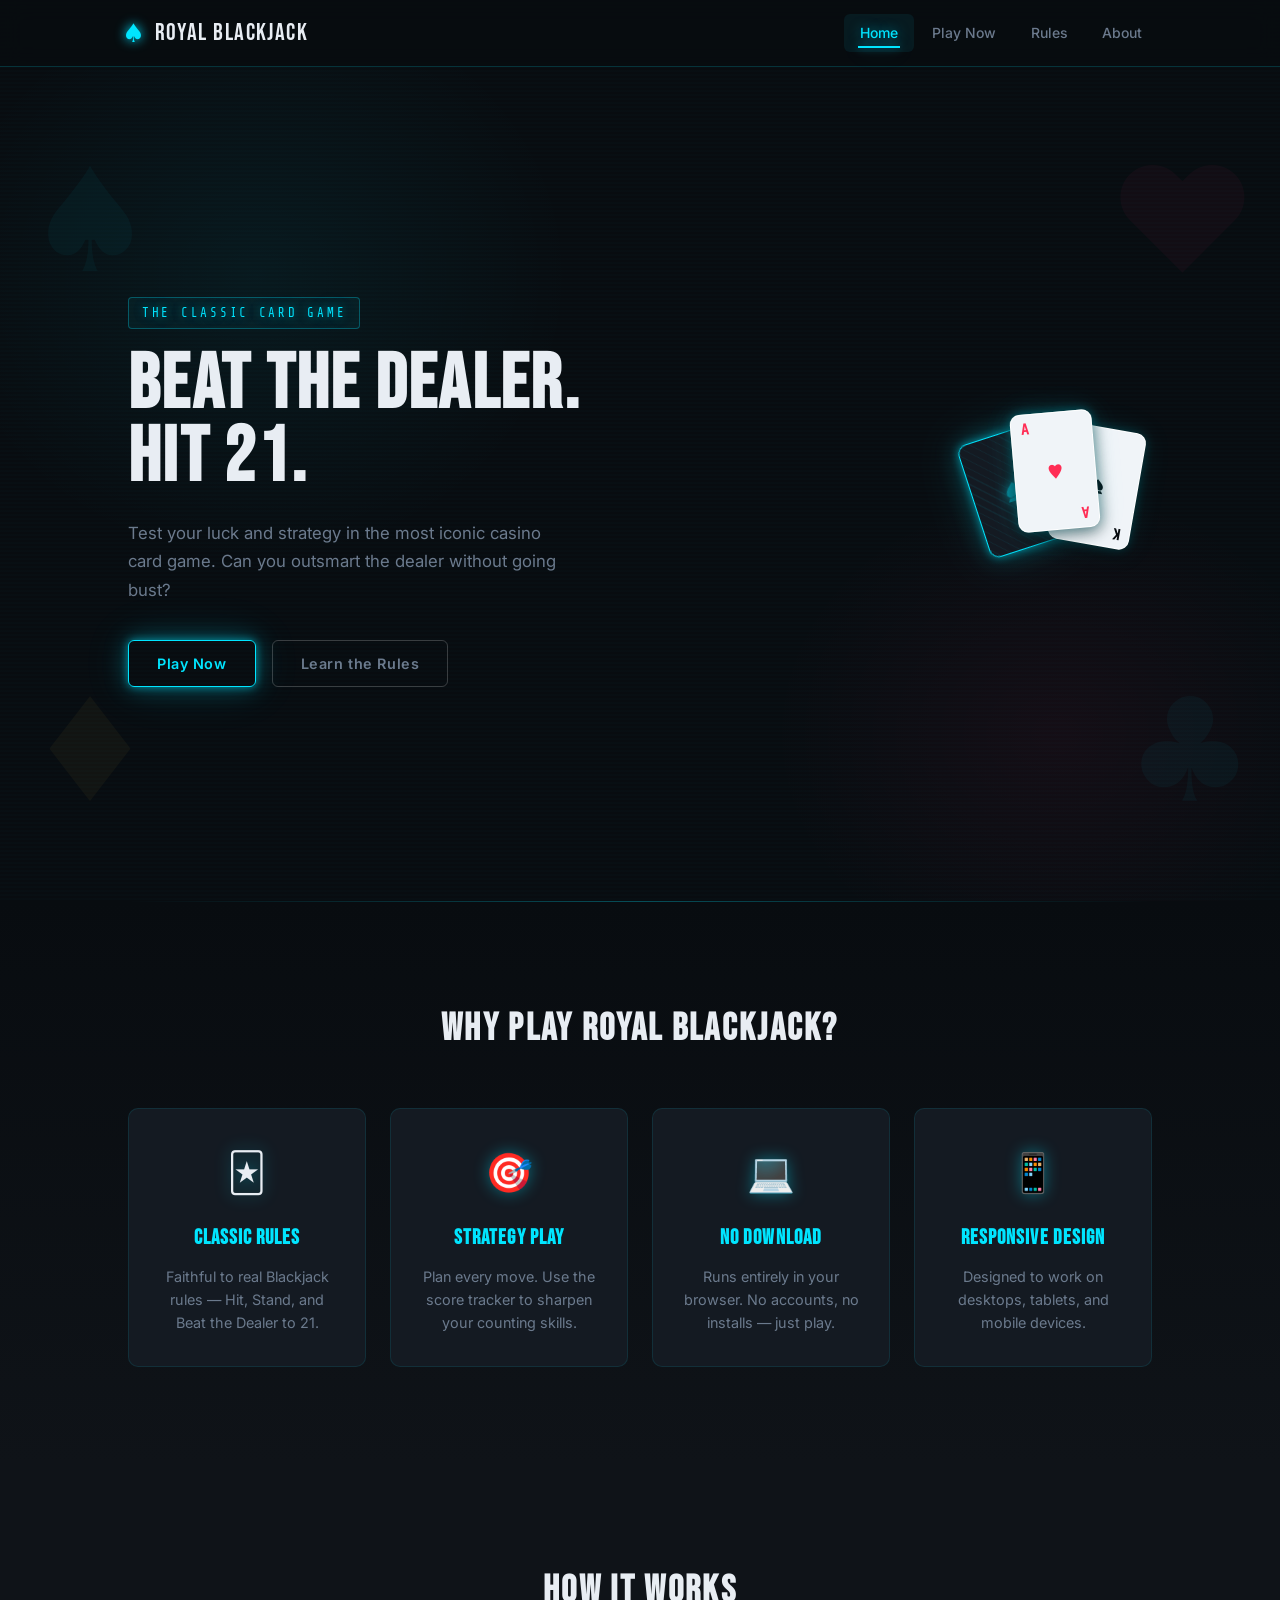
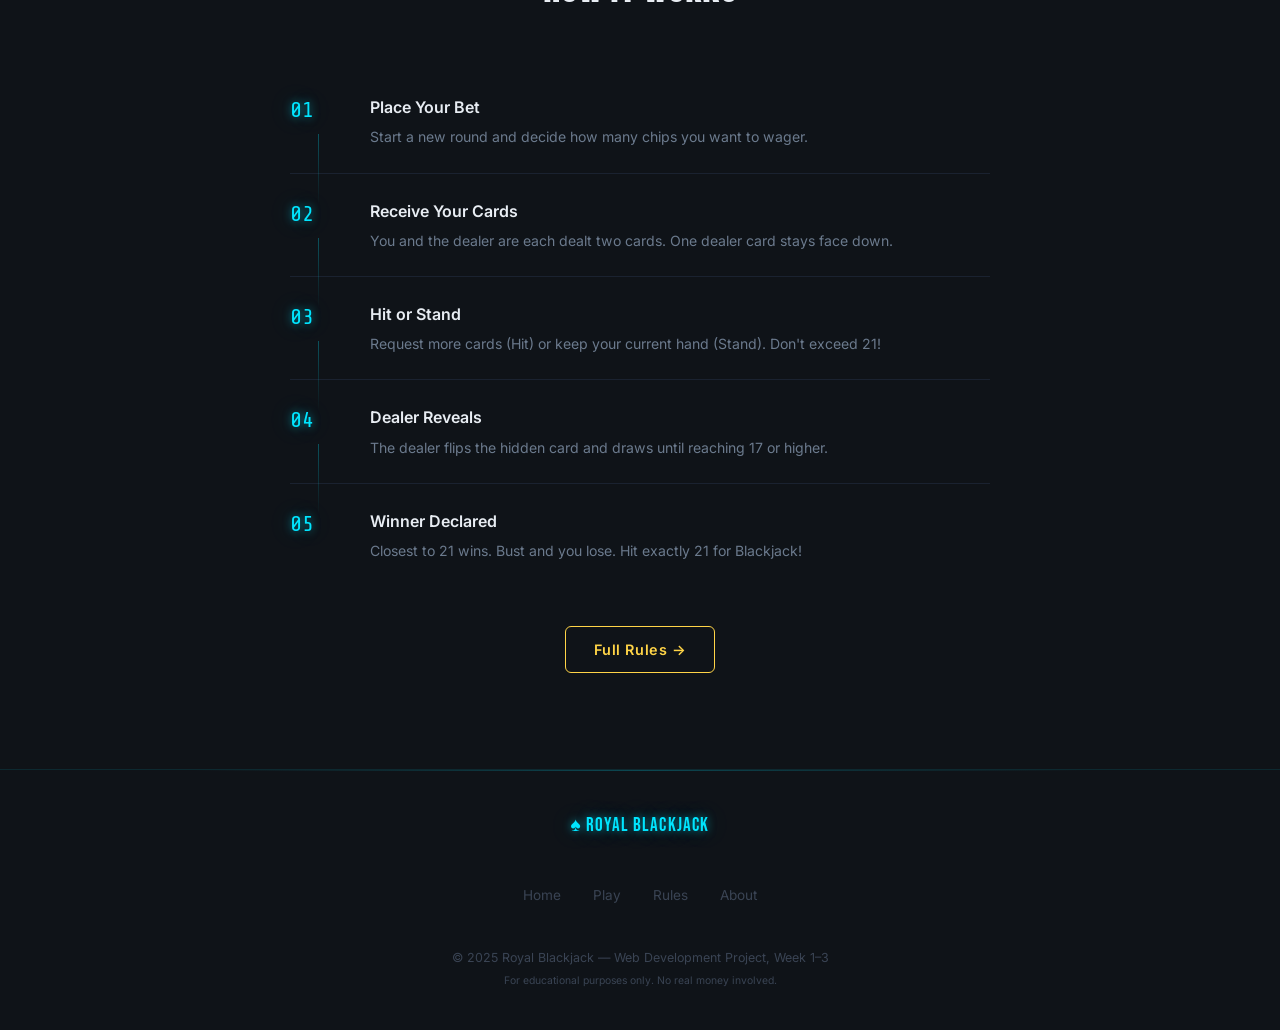
==== Blackjack_week5/index.html @ 0ce2f2cd "Add files via upload" ====
<!DOCTYPE html>
<html lang="en">
<head>
  <meta charset="UTF-8" />
  <meta name="viewport" content="width=device-width, initial-scale=1.0" />
  <meta name="description" content="Royal Blackjack – A classic 21 card game built as a web project." />
  <meta name="author" content="Student Project – Week 1-3" />
  <meta name="keywords" content="blackjack, 21, card game, HTML5, web project" />
  <title>Royal Blackjack | Home</title>
  <link rel="preconnect" href="https://fonts.googleapis.com" />
  <link rel="preconnect" href="https://fonts.gstatic.com" crossorigin />
  <link href="https://fonts.googleapis.com/css2?family=Bebas+Neue&family=Inter:wght@400;500;600;700&family=Share+Tech+Mono&display=swap" rel="stylesheet" />
  <link rel="stylesheet" href="css/style.css" />
</head>
<body>

  <!-- ===== HEADER / NAV ===== -->
  <header role="banner">
    <nav role="navigation" aria-label="Main Navigation">
      <div class="logo">
        <span class="logo-symbol">♠</span>
        <span class="logo-text">Royal Blackjack</span>
      </div>
      <!-- Hamburger button (Week 3: mobile nav) -->
      <button class="nav-toggle" aria-label="Toggle navigation" aria-expanded="false" aria-controls="nav-menu">
        <span class="hamburger-line"></span>
        <span class="hamburger-line"></span>
        <span class="hamburger-line"></span>
      </button>
      <ul class="nav-links" id="nav-menu">
        <li><a href="index.html" class="active" aria-current="page">Home</a></li>
        <li><a href="game.html">Play Now</a></li>
        <li><a href="rules.html">Rules</a></li>
        <li><a href="about.html">About</a></li>
      </ul>
    </nav>
  </header>

  <!-- ===== HERO SECTION ===== -->
  <main>
    <section class="hero" aria-labelledby="hero-title">
      <div class="hero-suit top-left" aria-hidden="true">♠</div>
      <div class="hero-suit top-right" aria-hidden="true">♥</div>
      <div class="hero-suit bottom-left" aria-hidden="true">♦</div>
      <div class="hero-suit bottom-right" aria-hidden="true">♣</div>

      <div class="hero-content">
        <p class="hero-eyebrow">The Classic Card Game</p>
        <h1 id="hero-title">Beat the Dealer.<br />Hit 21.</h1>
        <p class="hero-sub">Test your luck and strategy in the most iconic casino card game.
          Can you outsmart the dealer without going bust?</p>
        <div class="hero-cta">
          <a href="game.html" class="btn btn-primary">Play Now</a>
          <a href="rules.html" class="btn btn-secondary">Learn the Rules</a>
        </div>
      </div>

      <!-- Card preview with flip wrapper (Week 3) -->
      <div class="card-preview" aria-label="Sample playing cards">
        <div class="card-flip-wrapper" aria-hidden="true">
          <div class="card-inner">
            <div class="card card-back card-front"></div>
            <div class="card card-face red card-back-face">
              <span class="card-rank">A</span>
              <span class="card-suit">♥</span>
              <span class="card-rank bottom">A</span>
            </div>
          </div>
        </div>
        <div class="card card-face red" aria-label="Ace of Hearts">
          <span class="card-rank">A</span>
          <span class="card-suit">♥</span>
          <span class="card-rank bottom">A</span>
        </div>
        <div class="card card-face" aria-label="King of Spades">
          <span class="card-rank">K</span>
          <span class="card-suit">♠</span>
          <span class="card-rank bottom">K</span>
        </div>
      </div>
    </section>

    <!-- ===== FEATURES SECTION ===== -->
    <section class="features" aria-labelledby="features-title">
      <h2 id="features-title" class="section-title">Why Play Royal Blackjack?</h2>
      <div class="feature-grid">
        <article class="feature-card reveal">
          <div class="feature-icon" aria-hidden="true">🃏</div>
          <h3>Classic Rules</h3>
          <p>Faithful to real Blackjack rules — Hit, Stand, and Beat the Dealer to 21.</p>
        </article>
        <article class="feature-card reveal">
          <div class="feature-icon" aria-hidden="true">🎯</div>
          <h3>Strategy Play</h3>
          <p>Plan every move. Use the score tracker to sharpen your counting skills.</p>
        </article>
        <article class="feature-card reveal">
          <div class="feature-icon" aria-hidden="true">💻</div>
          <h3>No Download</h3>
          <p>Runs entirely in your browser. No accounts, no installs — just play.</p>
        </article>
        <article class="feature-card reveal">
          <div class="feature-icon" aria-hidden="true">📱</div>
          <h3>Responsive Design</h3>
          <p>Designed to work on desktops, tablets, and mobile devices.</p>
        </article>
      </div>
    </section>

    <!-- ===== HOW TO PLAY QUICK GUIDE ===== -->
    <section class="quick-guide" aria-labelledby="guide-title">
      <h2 id="guide-title" class="section-title">How It Works</h2>
      <ol class="steps">
        <li class="step reveal">
          <span class="step-number">01</span>
          <div>
            <h3>Place Your Bet</h3>
            <p>Start a new round and decide how many chips you want to wager.</p>
          </div>
        </li>
        <li class="step reveal">
          <span class="step-number">02</span>
          <div>
            <h3>Receive Your Cards</h3>
            <p>You and the dealer are each dealt two cards. One dealer card stays face down.</p>
          </div>
        </li>
        <li class="step reveal">
          <span class="step-number">03</span>
          <div>
            <h3>Hit or Stand</h3>
            <p>Request more cards (Hit) or keep your current hand (Stand). Don't exceed 21!</p>
          </div>
        </li>
        <li class="step reveal">
          <span class="step-number">04</span>
          <div>
            <h3>Dealer Reveals</h3>
            <p>The dealer flips the hidden card and draws until reaching 17 or higher.</p>
          </div>
        </li>
        <li class="step reveal">
          <span class="step-number">05</span>
          <div>
            <h3>Winner Declared</h3>
            <p>Closest to 21 wins. Bust and you lose. Hit exactly 21 for Blackjack!</p>
          </div>
        </li>
      </ol>
      <div class="guide-cta">
        <a href="rules.html" class="btn btn-outline">Full Rules →</a>
      </div>
    </section>
  </main>

  <!-- ===== FOOTER ===== -->
  <footer role="contentinfo">
    <div class="footer-inner">
      <p class="footer-logo"><span>♠</span> Royal Blackjack</p>
      <nav aria-label="Footer Navigation">
        <ul class="footer-links">
          <li><a href="index.html">Home</a></li>
          <li><a href="game.html">Play</a></li>
          <li><a href="rules.html">Rules</a></li>
          <li><a href="about.html">About</a></li>
        </ul>
      </nav>
      <p class="footer-copy">
        &copy; 2025 Royal Blackjack &mdash; Web Development Project, Week 1–3
        <br />
        <small>For educational purposes only. No real money involved.</small>
      </p>
    </div>
  </footer>

  <script src="js/main.js" defer></script>
</body>
</html>
---- Blackjack_week5/css/style.css ----
/* ============================================================
   Royal Blackjack — style.css
   Week 2: CSS3 Full Styling
   Theme: Modern Dark + Neon Glow
   Signature: Neon-lit playing cards with glow animations
   ============================================================ */

/* ── GOOGLE FONTS ── */
@import url('https://fonts.googleapis.com/css2?family=Bebas+Neue&family=Inter:wght@400;500;600;700&family=Share+Tech+Mono&display=swap');

/* ── CSS CUSTOM PROPERTIES ── */
:root {
  /* Palette */
  --bg-void:        #080c10;
  --bg-surface:     #0f1318;
  --bg-card:        #141a22;
  --bg-raised:      #1a2230;

  --neon-cyan:      #00e5ff;
  --neon-magenta:   #ff2d78;
  --neon-gold:      #ffd447;
  --neon-green:     #39ff6e;

  --card-white:     #f0f4f8;
  --heart-red:      #ff2d55;
  --club-black:     #c8d0db;

  --text-primary:   #e8edf3;
  --text-secondary: #6b7a8d;
  --text-dim:       #3a4454;

  /* Glows */
  --glow-cyan:      0 0 8px #00e5ff88, 0 0 24px #00e5ff44, 0 0 48px #00e5ff22;
  --glow-magenta:   0 0 8px #ff2d7888, 0 0 24px #ff2d7844, 0 0 48px #ff2d7822;
  --glow-gold:      0 0 8px #ffd44788, 0 0 20px #ffd44744;
  --glow-green:     0 0 8px #39ff6e88, 0 0 20px #39ff6e44;
  --glow-card:      0 0 12px #00e5ff33, 0 0 30px #00e5ff18;

  /* Typography */
  --font-display: 'Bebas Neue', sans-serif;
  --font-body:    'Inter', system-ui, sans-serif;
  --font-mono:    'Share Tech Mono', 'Courier New', monospace;

  /* Layout */
  --radius-sm:  6px;
  --radius-md:  10px;
  --radius-lg:  16px;
  --max-width:  1100px;

  /* Transitions */
  --t-fast:  0.15s ease;
  --t-mid:   0.3s ease;
  --t-slow:  0.6s ease;
}

/* ── RESET ── */
*, *::before, *::after { box-sizing: border-box; margin: 0; padding: 0; }
html { font-size: 16px; scroll-behavior: smooth; }

body {
  font-family: var(--font-body);
  background-color: var(--bg-void);
  color: var(--text-primary);
  line-height: 1.65;
  min-height: 100vh;
  display: flex;
  flex-direction: column;
  /* Subtle scanline texture for depth */
  background-image: repeating-linear-gradient(
    0deg,
    transparent,
    transparent 2px,
    rgba(0,229,255,0.012) 2px,
    rgba(0,229,255,0.012) 4px
  );
}

main { flex: 1; }
img  { max-width: 100%; display: block; }

a {
  color: var(--neon-cyan);
  text-decoration: none;
  transition: color var(--t-fast), text-shadow var(--t-fast);
}
a:hover { color: #fff; text-shadow: var(--glow-cyan); }
a:focus-visible {
  outline: 2px solid var(--neon-cyan);
  outline-offset: 3px;
  border-radius: 3px;
}

/* ── SCROLLBAR ── */
::-webkit-scrollbar { width: 6px; }
::-webkit-scrollbar-track { background: var(--bg-void); }
::-webkit-scrollbar-thumb {
  background: var(--neon-cyan);
  border-radius: 3px;
  box-shadow: var(--glow-cyan);
}

/* ════════════════════════════════════════
   HEADER & NAV
════════════════════════════════════════ */
header {
  background: rgba(8,12,16,0.92);
  backdrop-filter: blur(12px);
  -webkit-backdrop-filter: blur(12px);
  border-bottom: 1px solid rgba(0,229,255,0.18);
  position: sticky; top: 0; z-index: 200;
}

nav {
  max-width: var(--max-width);
  margin: 0 auto;
  padding: 0 2rem;
  height: 66px;
  display: flex;
  align-items: center;
  justify-content: space-between;
}

/* Logo */
.logo {
  display: flex;
  align-items: center;
  gap: 0.6rem;
  text-decoration: none !important;
  text-shadow: none !important;
}
.logo-symbol {
  font-size: 1.6rem;
  color: var(--neon-cyan);
  filter: drop-shadow(0 0 6px var(--neon-cyan));
  animation: pulse-symbol 3s ease-in-out infinite;
}
@keyframes pulse-symbol {
  0%, 100% { filter: drop-shadow(0 0 6px var(--neon-cyan)); }
  50%       { filter: drop-shadow(0 0 14px var(--neon-cyan)) drop-shadow(0 0 28px var(--neon-cyan)); }
}
.logo-text {
  font-family: var(--font-display);
  font-size: 1.5rem;
  letter-spacing: 0.06em;
  color: var(--text-primary);
}

/* Nav links */
.nav-links {
  list-style: none;
  display: flex;
  gap: 0.15rem;
}
.nav-links a {
  display: block;
  padding: 0.45rem 1rem;
  border-radius: var(--radius-sm);
  font-size: 0.875rem;
  font-weight: 500;
  color: var(--text-secondary);
  text-shadow: none;
  transition: color var(--t-fast), background var(--t-fast), text-shadow var(--t-fast);
  position: relative;
}
.nav-links a::after {
  content: '';
  position: absolute;
  bottom: 4px; left: 50%;
  transform: translateX(-50%) scaleX(0);
  width: 60%; height: 1.5px;
  background: var(--neon-cyan);
  box-shadow: var(--glow-cyan);
  transition: transform var(--t-mid);
}
.nav-links a:hover,
.nav-links a.active {
  color: var(--neon-cyan);
  background: rgba(0,229,255,0.07);
  text-shadow: 0 0 12px rgba(0,229,255,0.5);
}
.nav-links a:hover::after,
.nav-links a.active::after { transform: translateX(-50%) scaleX(1); }

/* ════════════════════════════════════════
   BUTTONS
════════════════════════════════════════ */
.btn {
  display: inline-flex;
  align-items: center;
  justify-content: center;
  gap: 0.4rem;
  padding: 0.65rem 1.75rem;
  border-radius: var(--radius-sm);
  font-family: var(--font-body);
  font-size: 0.9rem;
  font-weight: 600;
  letter-spacing: 0.04em;
  cursor: pointer;
  border: 1.5px solid transparent;
  transition: all var(--t-fast);
  text-decoration: none !important;
  white-space: nowrap;
  position: relative;
  overflow: hidden;
}

/* Shimmer effect on hover */
.btn::before {
  content: '';
  position: absolute;
  top: 0; left: -100%;
  width: 60%; height: 100%;
  background: linear-gradient(90deg, transparent, rgba(255,255,255,0.08), transparent);
  transition: left var(--t-mid);
}
.btn:hover::before { left: 150%; }

.btn-primary {
  background: transparent;
  border-color: var(--neon-cyan);
  color: var(--neon-cyan);
  box-shadow: inset 0 0 0 0 var(--neon-cyan), var(--glow-cyan);
}
.btn-primary:hover {
  background: var(--neon-cyan);
  color: var(--bg-void);
  box-shadow: var(--glow-cyan), 0 0 30px #00e5ff66;
  text-shadow: none;
}

.btn-secondary {
  background: transparent;
  border-color: rgba(255,255,255,0.2);
  color: var(--text-secondary);
}
.btn-secondary:hover {
  border-color: var(--text-primary);
  color: var(--text-primary);
}

.btn-outline {
  background: transparent;
  border-color: var(--neon-gold);
  color: var(--neon-gold);
}
.btn-outline:hover {
  background: rgba(255,212,71,0.1);
  box-shadow: var(--glow-gold);
  color: var(--neon-gold);
  text-shadow: var(--glow-gold);
}

/* Chip buttons (bet amounts) */
.btn-chip {
  padding: 0.4rem 1.1rem;
  border-radius: 50px;
  background: rgba(0,229,255,0.06);
  border-color: rgba(0,229,255,0.3);
  color: var(--neon-cyan);
  font-size: 0.82rem;
  font-family: var(--font-mono);
}
.btn-chip:hover {
  background: rgba(0,229,255,0.15);
  border-color: var(--neon-cyan);
  box-shadow: var(--glow-cyan);
}
.btn-chip.clear {
  border-color: rgba(255,45,120,0.4);
  color: var(--neon-magenta);
  background: rgba(255,45,120,0.06);
}
.btn-chip.clear:hover {
  background: rgba(255,45,120,0.15);
  box-shadow: var(--glow-magenta);
}

/* Game action buttons */
.btn-deal {
  background: var(--neon-cyan);
  color: var(--bg-void);
  border-color: var(--neon-cyan);
  font-size: 0.95rem;
  padding: 0.7rem 2.2rem;
  font-weight: 700;
  letter-spacing: 0.08em;
  box-shadow: var(--glow-cyan);
}
.btn-deal:hover { box-shadow: var(--glow-cyan), 0 0 40px #00e5ff55; transform: translateY(-1px); }

.btn-hit {
  background: transparent;
  border-color: var(--neon-green);
  color: var(--neon-green);
}
.btn-hit:hover {
  background: rgba(57,255,110,0.12);
  box-shadow: var(--glow-green);
}

.btn-stand {
  background: transparent;
  border-color: var(--neon-magenta);
  color: var(--neon-magenta);
}
.btn-stand:hover {
  background: rgba(255,45,120,0.12);
  box-shadow: var(--glow-magenta);
}

.btn-double {
  background: transparent;
  border-color: var(--neon-gold);
  color: var(--neon-gold);
}
.btn-double:hover {
  background: rgba(255,212,71,0.1);
  box-shadow: var(--glow-gold);
}

button:disabled {
  opacity: 0.25;
  cursor: not-allowed;
  filter: none;
  transform: none !important;
  box-shadow: none !important;
}
button:disabled::before { display: none; }

/* ════════════════════════════════════════
   PLAYING CARDS  ← Signature element
════════════════════════════════════════ */
.card {
  width: 82px;
  height: 118px;
  border-radius: 10px;
  display: inline-flex;
  flex-direction: column;
  justify-content: space-between;
  padding: 7px 9px;
  font-family: var(--font-mono);
  font-weight: 700;
  font-size: 1.05rem;
  position: relative;
  flex-shrink: 0;
  transition: transform var(--t-mid), box-shadow var(--t-mid);
}

/* Face cards: crisp ivory with neon glow border */
.card-face {
  background: var(--card-white);
  color: var(--bg-void);
  border: 1.5px solid rgba(255,255,255,0.9);
  box-shadow: var(--glow-card), 0 4px 16px rgba(0,0,0,0.6);
}
.card-face:hover {
  transform: translateY(-4px) scale(1.04);
  box-shadow: 0 0 16px #00e5ff66, 0 0 40px #00e5ff33, 0 8px 24px rgba(0,0,0,0.7);
}

/* Red suits */
.card-face.red { color: var(--heart-red); }

/* Card back: dark with animated neon diagonal lines */
.card-back {
  background: var(--bg-card);
  border: 1.5px solid var(--neon-cyan);
  box-shadow: var(--glow-cyan), 0 4px 16px rgba(0,0,0,0.6);
  overflow: hidden;
}
.card-back::before {
  content: '';
  position: absolute;
  inset: 0;
  background: repeating-linear-gradient(
    45deg,
    transparent,
    transparent 6px,
    rgba(0,229,255,0.07) 6px,
    rgba(0,229,255,0.07) 7px
  );
}
.card-back::after {
  content: '♠';
  position: absolute;
  top: 50%; left: 50%;
  transform: translate(-50%,-50%);
  font-size: 2rem;
  color: var(--neon-cyan);
  filter: drop-shadow(0 0 6px var(--neon-cyan));
  opacity: 0.6;
}

/* Card flip animation (for JS use in week 4-5) */
.card-flip-wrapper {
  perspective: 800px;
  width: 82px;
  height: 118px;
}
.card-inner {
  position: relative;
  width: 100%; height: 100%;
  transform-style: preserve-3d;
  transition: transform 0.55s cubic-bezier(0.4,0,0.2,1);
}
.card-flip-wrapper.flipped .card-inner { transform: rotateY(180deg); }
.card-front, .card-back-face {
  position: absolute;
  width: 100%; height: 100%;
  backface-visibility: hidden;
  -webkit-backface-visibility: hidden;
}
.card-back-face { transform: rotateY(180deg); }

.card-rank        { font-size: 0.95rem; line-height: 1; }
.card-rank.bottom { align-self: flex-end; transform: rotate(180deg); }
.card-suit        {
  position: absolute;
  top: 50%; left: 50%;
  transform: translate(-50%,-50%);
  font-size: 1.5rem;
  line-height: 1;
}
.card.mini {
  width: 58px; height: 83px;
  padding: 5px 6px; font-size: 0.82rem; border-radius: 7px;
}
.card.mini .card-suit { font-size: 1.1rem; }

/* ════════════════════════════════════════
   HERO  (index.html)
════════════════════════════════════════ */
.hero {
  position: relative;
  overflow: hidden;
  min-height: calc(100vh - 66px);
  display: flex;
  align-items: center;
  justify-content: space-between;
  gap: 3rem;
  padding: 5rem 10% 4rem;
}

/* Ambient background glow */
.hero::before {
  content: '';
  position: absolute;
  top: -10%; left: -5%;
  width: 50%; height: 70%;
  background: radial-gradient(ellipse, rgba(0,229,255,0.06) 0%, transparent 70%);
  pointer-events: none;
}
.hero::after {
  content: '';
  position: absolute;
  bottom: -10%; right: -5%;
  width: 45%; height: 60%;
  background: radial-gradient(ellipse, rgba(255,45,120,0.05) 0%, transparent 70%);
  pointer-events: none;
}

/* Big suit watermarks */
.hero-suit {
  position: absolute;
  font-size: 9rem;
  opacity: 0.04;
  color: var(--neon-cyan);
  pointer-events: none;
  user-select: none;
  animation: drift 8s ease-in-out infinite;
}
.hero-suit.top-left    { top: 4%;    left: 2%;   animation-delay: 0s; }
.hero-suit.top-right   { top: 4%;    right: 2%;  animation-delay: 2s; color: var(--neon-magenta); }
.hero-suit.bottom-left { bottom: 4%; left: 2%;   animation-delay: 4s; color: var(--neon-gold); }
.hero-suit.bottom-right{ bottom: 4%; right: 2%;  animation-delay: 6s; }
@keyframes drift {
  0%, 100% { transform: translateY(0) rotate(0deg); }
  50%       { transform: translateY(-14px) rotate(3deg); }
}

/* Hero text */
.hero-content { max-width: 580px; position: relative; z-index: 1; }

.hero-eyebrow {
  display: inline-block;
  font-family: var(--font-mono);
  font-size: 0.78rem;
  letter-spacing: 0.22em;
  text-transform: uppercase;
  color: var(--neon-cyan);
  text-shadow: var(--glow-cyan);
  margin-bottom: 1.2rem;
  padding: 0.3rem 0.8rem;
  border: 1px solid rgba(0,229,255,0.3);
  border-radius: 4px;
  background: rgba(0,229,255,0.05);
}

.hero h1 {
  font-family: var(--font-display);
  font-size: clamp(3rem, 6vw, 5.5rem);
  line-height: 0.95;
  letter-spacing: 0.03em;
  color: var(--text-primary);
  margin-bottom: 1.5rem;
}
/* Neon underline on last word */
.hero h1 em {
  font-style: normal;
  color: var(--neon-cyan);
  text-shadow: var(--glow-cyan);
}

.hero-sub {
  color: var(--text-secondary);
  font-size: 1.05rem;
  line-height: 1.7;
  margin-bottom: 2.25rem;
  max-width: 440px;
}

.hero-cta { display: flex; gap: 1rem; flex-wrap: wrap; }

/* Card stack */
.card-preview {
  position: relative;
  flex-shrink: 0;
  width: 180px;
  height: 160px;
  z-index: 1;
}
.card-preview .card:nth-child(1) {
  position: absolute; top: 20px; left: 0;
  transform: rotate(-18deg);
  z-index: 1;
}
.card-preview .card:nth-child(2) {
  position: absolute; top: 0; left: 42px;
  transform: rotate(-5deg);
  z-index: 3;
}
.card-preview .card:nth-child(3) {
  position: absolute; top: 15px; left: 84px;
  transform: rotate(10deg);
  z-index: 2;
}

/* ════════════════════════════════════════
   FEATURES SECTION
════════════════════════════════════════ */
.features {
  padding: 6rem 10%;
  background: linear-gradient(180deg, var(--bg-void) 0%, var(--bg-surface) 100%);
  position: relative;
}
.features::before {
  content: '';
  position: absolute;
  top: 0; left: 10%; right: 10%;
  height: 1px;
  background: linear-gradient(90deg, transparent, var(--neon-cyan), transparent);
  opacity: 0.3;
}

.section-title {
  font-family: var(--font-display);
  font-size: 2.4rem;
  letter-spacing: 0.06em;
  color: var(--text-primary);
  text-align: center;
  margin-bottom: 3rem;
}
.section-title span {
  color: var(--neon-cyan);
  text-shadow: var(--glow-cyan);
}

.feature-grid {
  display: grid;
  grid-template-columns: repeat(auto-fit, minmax(230px, 1fr));
  gap: 1.5rem;
  max-width: var(--max-width);
  margin: 0 auto;
}

.feature-card {
  background: var(--bg-card);
  border: 1px solid rgba(0,229,255,0.1);
  border-radius: var(--radius-md);
  padding: 2rem 1.75rem;
  text-align: center;
  transition: transform var(--t-mid), border-color var(--t-mid), box-shadow var(--t-mid);
  position: relative;
  overflow: hidden;
}
.feature-card::before {
  content: '';
  position: absolute;
  top: 0; left: 0; right: 0;
  height: 2px;
  background: linear-gradient(90deg, transparent, var(--neon-cyan), transparent);
  transform: scaleX(0);
  transition: transform var(--t-mid);
}
.feature-card:hover {
  transform: translateY(-5px);
  border-color: rgba(0,229,255,0.35);
  box-shadow: 0 8px 32px rgba(0,229,255,0.08);
}
.feature-card:hover::before { transform: scaleX(1); }

.feature-icon {
  font-size: 2.4rem;
  margin-bottom: 1rem;
  display: block;
  filter: drop-shadow(0 0 8px rgba(0,229,255,0.4));
}
.feature-card h3 {
  font-family: var(--font-display);
  font-size: 1.3rem;
  letter-spacing: 0.05em;
  color: var(--neon-cyan);
  margin-bottom: 0.6rem;
}
.feature-card p { color: var(--text-secondary); font-size: 0.9rem; line-height: 1.6; }

/* ════════════════════════════════════════
   HOW IT WORKS (Steps)
════════════════════════════════════════ */
.quick-guide {
  padding: 6rem 10%;
  background: var(--bg-surface);
}

.steps {
  list-style: none;
  max-width: 700px;
  margin: 0 auto;
  display: flex;
  flex-direction: column;
  gap: 0;
}
.step {
  display: flex;
  align-items: flex-start;
  gap: 1.5rem;
  padding: 1.5rem 0;
  border-bottom: 1px solid var(--bg-raised);
  position: relative;
}
.step:last-child { border-bottom: none; }

/* Vertical connector line */
.step::before {
  content: '';
  position: absolute;
  left: 28px; top: 4rem;
  width: 1px;
  height: calc(100% - 2rem);
  background: linear-gradient(180deg, rgba(0,229,255,0.3), transparent);
}
.step:last-child::before { display: none; }

.step-number {
  font-family: var(--font-mono);
  font-size: 1.4rem;
  color: var(--neon-cyan);
  text-shadow: var(--glow-cyan);
  min-width: 56px;
  line-height: 1.4;
  flex-shrink: 0;
}
.step h3 { color: var(--text-primary); font-size: 1rem; font-weight: 600; margin-bottom: 0.3rem; }
.step p  { color: var(--text-secondary); font-size: 0.88rem; }

.guide-cta { text-align: center; margin-top: 2.5rem; }

/* ════════════════════════════════════════
   GAME PAGE
════════════════════════════════════════ */
.game-page {
  background: var(--bg-void);
  background-image:
    radial-gradient(ellipse 60% 40% at 50% 30%, rgba(0,229,255,0.04) 0%, transparent 70%),
    repeating-linear-gradient(
      0deg, transparent, transparent 2px,
      rgba(0,229,255,0.01) 2px, rgba(0,229,255,0.01) 4px
    );
}

.game-table {
  max-width: 860px;
  margin: 0 auto;
  padding: 2rem 1.5rem 3rem;
  display: flex;
  flex-direction: column;
  align-items: center;
  gap: 1.5rem;
  min-height: calc(100vh - 66px);
  justify-content: center;
}

/* Status bar */
.status-bar {
  display: flex;
  gap: 0.75rem;
  flex-wrap: wrap;
  justify-content: center;
  width: 100%;
}
.stat-chip {
  display: flex;
  align-items: center;
  gap: 0.6rem;
  padding: 0.5rem 1.25rem;
  background: var(--bg-card);
  border: 1px solid rgba(255,255,255,0.07);
  border-radius: 50px;
}
.stat-chip.highlight {
  border-color: rgba(0,229,255,0.4);
  background: rgba(0,229,255,0.06);
  box-shadow: var(--glow-cyan);
}
.stat-label {
  font-family: var(--font-mono);
  font-size: 0.7rem;
  text-transform: uppercase;
  letter-spacing: 0.1em;
  color: var(--text-dim);
}
.stat-value {
  font-family: var(--font-mono);
  font-size: 1rem;
  color: var(--text-primary);
}
.stat-chip.highlight .stat-value { color: var(--neon-cyan); text-shadow: var(--glow-cyan); }

/* Player / dealer zones */
.player-zone {
  width: 100%;
  padding: 1.75rem 2rem;
  border-radius: var(--radius-lg);
  background: var(--bg-card);
  border: 1px solid rgba(255,255,255,0.06);
  display: flex;
  flex-direction: column;
  align-items: center;
  gap: 0.75rem;
  position: relative;
  overflow: hidden;
}
.dealer-zone {
  border-color: rgba(0,229,255,0.15);
}
.dealer-zone::before {
  content: '';
  position: absolute;
  top: 0; left: 0; right: 0;
  height: 2px;
  background: linear-gradient(90deg, transparent, var(--neon-cyan), transparent);
  opacity: 0.5;
}
.player-zone-main {
  border-color: rgba(255,45,120,0.15);
}
.player-zone-main::before {
  content: '';
  position: absolute;
  bottom: 0; left: 0; right: 0;
  height: 2px;
  background: linear-gradient(90deg, transparent, var(--neon-magenta), transparent);
  opacity: 0.5;
}

.zone-label {
  font-family: var(--font-mono);
  font-size: 0.72rem;
  letter-spacing: 0.18em;
  text-transform: uppercase;
  color: var(--text-dim);
}

.card-row {
  display: flex;
  gap: 0.85rem;
  justify-content: center;
  flex-wrap: wrap;
  min-height: 118px;
  align-items: center;
}

.score-badge {
  font-family: var(--font-mono);
  font-size: 0.9rem;
  font-weight: 700;
  padding: 0.2rem 0.9rem;
  border-radius: 50px;
  background: var(--bg-raised);
  border: 1px solid rgba(0,229,255,0.4);
  color: var(--neon-cyan);
  text-shadow: var(--glow-cyan);
  letter-spacing: 0.05em;
}

/* Result banner */
.result-banner {
  padding: 0.75rem 2.5rem;
  border-radius: var(--radius-md);
  font-family: var(--font-display);
  font-size: 2.2rem;
  letter-spacing: 0.1em;
  color: var(--neon-gold);
  text-shadow: var(--glow-gold);
  border: 1.5px solid rgba(255,212,71,0.4);
  background: rgba(255,212,71,0.05);
  box-shadow: var(--glow-gold);
  animation: banner-pulse 1.5s ease-in-out infinite;
}
.result-banner[hidden] { display: none; }
@keyframes banner-pulse {
  0%, 100% { box-shadow: var(--glow-gold); }
  50%       { box-shadow: 0 0 20px #ffd44799, 0 0 50px #ffd44755; }
}

/* Action area */
.action-area {
  width: 100%;
  display: flex;
  flex-direction: column;
  align-items: center;
  gap: 0.85rem;
  padding: 1rem 0;
}
.bet-controls  { display: flex; gap: 0.5rem; flex-wrap: wrap; justify-content: center; }
.game-buttons  { display: flex; gap: 0.75rem; flex-wrap: wrap; justify-content: center; }

/* ════════════════════════════════════════
   HISTORY TABLE
════════════════════════════════════════ */
.history-section {
  width: 100%;
  max-width: 860px;
  margin: 0 auto 3rem;
  padding: 0 1.5rem;
}
.history-section h2 {
  font-family: var(--font-display);
  font-size: 1.5rem;
  letter-spacing: 0.06em;
  color: var(--neon-cyan);
  text-shadow: var(--glow-cyan);
  margin-bottom: 1rem;
}

/* ════════════════════════════════════════
   TABLES (shared)
════════════════════════════════════════ */
table {
  width: 100%;
  border-collapse: collapse;
  font-size: 0.88rem;
  background: var(--bg-card);
  border-radius: var(--radius-md);
  overflow: hidden;
  border: 1px solid rgba(255,255,255,0.05);
}
thead tr {
  background: rgba(0,229,255,0.07);
  border-bottom: 1px solid rgba(0,229,255,0.2);
}
th {
  padding: 0.85rem 1.1rem;
  text-align: left;
  font-family: var(--font-mono);
  font-size: 0.72rem;
  letter-spacing: 0.12em;
  text-transform: uppercase;
  color: var(--neon-cyan);
  font-weight: 400;
}
td {
  padding: 0.8rem 1.1rem;
  color: var(--text-secondary);
  border-bottom: 1px solid rgba(255,255,255,0.04);
}
tr:last-child td { border-bottom: none; }
tbody tr:hover td { background: rgba(255,255,255,0.02); color: var(--text-primary); }
.highlight-row td { background: rgba(0,229,255,0.03); }
.current-week td  { background: rgba(57,255,110,0.03); }

/* ════════════════════════════════════════
   BADGES
════════════════════════════════════════ */
.badge {
  display: inline-block;
  padding: 0.2rem 0.65rem;
  border-radius: 4px;
  font-family: var(--font-mono);
  font-size: 0.74rem;
  letter-spacing: 0.05em;
  font-weight: 400;
}
.badge.win     { background: rgba(57,255,110,0.12); color: var(--neon-green); border: 1px solid rgba(57,255,110,0.3); }
.badge.bust    { background: rgba(255,45,120,0.12); color: var(--neon-magenta); border: 1px solid rgba(255,45,120,0.3); }
.badge.pending { background: rgba(0,229,255,0.08); color: var(--neon-cyan); border: 1px solid rgba(0,229,255,0.25); }
.positive { color: var(--neon-green); font-family: var(--font-mono); }
.negative { color: var(--neon-magenta); font-family: var(--font-mono); }

/* ════════════════════════════════════════
   PAGE HERO (rules / about)
════════════════════════════════════════ */
.page-hero {
  text-align: center;
  padding: 4rem 2rem 3rem;
  border-bottom: 1px solid rgba(0,229,255,0.1);
  margin-bottom: 3rem;
  position: relative;
}
.page-hero::after {
  content: '';
  position: absolute;
  bottom: -1px; left: 25%; right: 25%;
  height: 1px;
  background: linear-gradient(90deg, transparent, var(--neon-cyan), transparent);
}
.page-hero h1 {
  font-family: var(--font-display);
  font-size: clamp(2.2rem, 4vw, 3.5rem);
  letter-spacing: 0.06em;
  color: var(--text-primary);
  margin-bottom: 0.75rem;
}
.page-hero-sub { color: var(--text-secondary); }

/* ════════════════════════════════════════
   RULES PAGE
════════════════════════════════════════ */
.rules-main, .about-main {
  max-width: 900px;
  margin: 0 auto;
  padding: 0 2rem 4rem;
}

.rules-section, .doc-section { margin-bottom: 3.5rem; }

.rules-section h2, .doc-section h2 {
  font-family: var(--font-display);
  font-size: 1.8rem;
  letter-spacing: 0.06em;
  color: var(--text-primary);
  margin-bottom: 1.25rem;
  padding-bottom: 0.6rem;
  border-bottom: 1px solid rgba(0,229,255,0.15);
  position: relative;
}
.rules-section h2::after, .doc-section h2::after {
  content: '';
  position: absolute;
  bottom: -1px; left: 0;
  width: 60px; height: 1px;
  background: var(--neon-cyan);
  box-shadow: var(--glow-cyan);
}

.rules-section h3, .doc-section h3 {
  font-size: 0.85rem;
  font-family: var(--font-mono);
  text-transform: uppercase;
  letter-spacing: 0.12em;
  color: var(--neon-cyan);
  margin: 1.5rem 0 0.6rem;
  opacity: 0.8;
}

.rules-section p, .rules-section li, .rules-section dd,
.doc-section p,   .doc-section li,   .doc-section dd {
  color: var(--text-secondary);
  margin-bottom: 0.6rem;
  line-height: 1.7;
}
.rules-section ul, .rules-section ol,
.doc-section ul,   .doc-section ol { padding-left: 1.5rem; }

.rules-section strong, .doc-section strong { color: var(--text-primary); font-weight: 600; }
.rules-section em { color: var(--neon-cyan); font-style: normal; }

blockquote {
  margin: 1.75rem 0;
  padding: 1.25rem 1.75rem;
  border-left: 2px solid var(--neon-cyan);
  background: rgba(0,229,255,0.04);
  border-radius: 0 var(--radius-md) var(--radius-md) 0;
  box-shadow: inset 0 0 30px rgba(0,229,255,0.03);
}
blockquote p { color: var(--text-primary); font-style: italic; margin: 0 0 0.4rem; }
blockquote footer { font-family: var(--font-mono); font-size: 0.78rem; color: var(--text-dim); }

/* Card legend */
.card-legend {
  display: flex;
  gap: 2rem;
  flex-wrap: wrap;
  margin-top: 1.5rem;
  align-items: flex-end;
}
.legend-item { text-align: center; }
.legend-item figcaption {
  font-family: var(--font-mono);
  font-size: 0.75rem;
  color: var(--text-dim);
  margin-top: 0.5rem;
}

/* Rules steps */
.rules-steps { list-style: none; padding: 0; }
.rules-steps li {
  padding: 1.1rem 1.25rem 1.1rem 1rem;
  margin-bottom: 0.6rem;
  background: var(--bg-card);
  border: 1px solid rgba(255,255,255,0.05);
  border-radius: var(--radius-md);
  display: flex;
  gap: 1rem;
  align-items: flex-start;
  counter-increment: step-counter;
  transition: border-color var(--t-mid), background var(--t-mid);
}
.rules-steps { counter-reset: step-counter; }
.rules-steps li::before {
  content: counter(step-counter, decimal-leading-zero);
  font-family: var(--font-mono);
  font-size: 0.9rem;
  color: var(--neon-cyan);
  text-shadow: var(--glow-cyan);
  min-width: 28px;
  flex-shrink: 0;
  padding-top: 2px;
}
.rules-steps li:hover {
  border-color: rgba(0,229,255,0.2);
  background: rgba(0,229,255,0.03);
}
.rules-steps li h3 { color: var(--text-primary); font-size: 0.95rem; margin-bottom: 0.2rem; font-family: var(--font-body); text-transform: none; letter-spacing: 0; }

/* Actions grid */
.actions-grid {
  display: grid;
  grid-template-columns: repeat(auto-fit, minmax(200px, 1fr));
  gap: 1rem;
}
.action-card {
  background: var(--bg-card);
  border: 1px solid rgba(255,255,255,0.05);
  border-radius: var(--radius-md);
  padding: 1.5rem;
  transition: transform var(--t-mid), border-color var(--t-mid);
}
.action-card:hover { transform: translateY(-3px); }
.action-name { font-family: var(--font-display); font-size: 1.2rem; letter-spacing: 0.05em; margin-bottom: 0.6rem; }
.action-name.hit     { color: var(--neon-green);   text-shadow: var(--glow-green); }
.action-name.stand   { color: var(--neon-magenta); text-shadow: var(--glow-magenta); }
.action-name.double  { color: var(--neon-gold);    text-shadow: var(--glow-gold); }
.action-name.blackjack { color: var(--neon-cyan);  text-shadow: var(--glow-cyan); }

/* Outcomes list */
.outcomes-list { list-style: none; padding: 0; }
.outcomes-list dt {
  font-weight: 700;
  font-size: 0.95rem;
  margin-top: 1.25rem;
  display: flex;
  align-items: center;
  gap: 0.5rem;
}
.outcomes-list dt::before { content: '▶'; font-size: 0.6rem; }
.outcomes-list dt.win   { color: var(--neon-green); }
.outcomes-list dt.lose  { color: var(--neon-magenta); }
.outcomes-list dt.push  { color: var(--neon-gold); }

/* Rules aside */
.rules-aside {
  background: var(--bg-card);
  border: 1px solid rgba(0,229,255,0.2);
  border-radius: var(--radius-lg);
  padding: 2rem;
  box-shadow: 0 0 40px rgba(0,229,255,0.04);
}
.rules-aside h2 {
  font-family: var(--font-display);
  font-size: 1.6rem;
  letter-spacing: 0.06em;
  color: var(--neon-cyan);
  text-shadow: var(--glow-cyan);
  margin-bottom: 1rem;
}
.rules-aside ul { padding-left: 1.25rem; margin-bottom: 1.75rem; }
.rules-aside li { color: var(--text-secondary); margin-bottom: 0.4rem; font-size: 0.9rem; }

/* ════════════════════════════════════════
   ABOUT / DOC PAGE
════════════════════════════════════════ */
.scope-list { padding-left: 1.5rem; margin-bottom: 1rem; }
.scope-list li { font-size: 0.9rem; margin-bottom: 0.35rem; }
.scope-list.in li::marker     { color: var(--neon-green); }
.scope-list.out li::marker    { color: var(--neon-magenta); }
.scope-list.stretch li::marker{ color: var(--neon-gold); }

.type-list { list-style: none; padding: 0; }
.type-list dt {
  font-weight: 600;
  color: var(--text-primary);
  font-size: 0.9rem;
  margin-top: 0.75rem;
}
.type-list dd {
  font-size: 0.88rem;
  color: var(--text-secondary);
  margin-left: 1rem;
  margin-bottom: 0.25rem;
}

/* Colour swatch */
.swatch {
  display: inline-block;
  width: 20px; height: 20px;
  border-radius: 4px;
  border: 1px solid rgba(255,255,255,0.15);
  vertical-align: middle;
  box-shadow: 0 0 6px rgba(0,0,0,0.4);
}

/* Wireframe pre */
.wireframe {
  background: var(--bg-card);
  border: 1px solid rgba(0,229,255,0.15);
  border-radius: var(--radius-md);
  padding: 1.5rem;
  font-family: var(--font-mono);
  font-size: 0.78rem;
  color: rgba(0,229,255,0.6);
  overflow-x: auto;
  margin: 1rem 0;
  line-height: 1.5;
}

/* Tag cloud */
.tag-cloud { display: flex; flex-wrap: wrap; gap: 0.5rem; margin-top: 1rem; }
.tag-cloud code {
  font-family: var(--font-mono);
  font-size: 0.76rem;
  padding: 0.25rem 0.6rem;
  background: rgba(0,229,255,0.06);
  border: 1px solid rgba(0,229,255,0.2);
  border-radius: 4px;
  color: var(--neon-cyan);
  transition: background var(--t-fast), box-shadow var(--t-fast);
}
.tag-cloud code:hover {
  background: rgba(0,229,255,0.12);
  box-shadow: var(--glow-cyan);
}

address {
  font-style: normal;
  background: var(--bg-card);
  border-left: 2px solid var(--neon-cyan);
  padding: 1.25rem 1.5rem;
  border-radius: 0 var(--radius-md) var(--radius-md) 0;
  color: var(--text-secondary);
  line-height: 2;
  font-size: 0.9rem;
}
address strong { color: var(--text-primary); }

/* ════════════════════════════════════════
   FOOTER
════════════════════════════════════════ */
footer {
  background: var(--bg-surface);
  border-top: 1px solid rgba(0,229,255,0.1);
  padding: 2.5rem 0;
  position: relative;
}
footer::before {
  content: '';
  position: absolute;
  top: 0; left: 15%; right: 15%;
  height: 1px;
  background: linear-gradient(90deg, transparent, var(--neon-cyan), transparent);
  opacity: 0.25;
}
.footer-inner {
  max-width: var(--max-width);
  margin: 0 auto;
  padding: 0 2rem;
  display: flex;
  flex-direction: column;
  align-items: center;
  gap: 1.25rem;
  text-align: center;
}
.footer-logo {
  font-family: var(--font-display);
  font-size: 1.2rem;
  letter-spacing: 0.06em;
  color: var(--neon-cyan);
  text-shadow: var(--glow-cyan);
}
.footer-links {
  list-style: none;
  display: flex;
  gap: 2rem;
  flex-wrap: wrap;
  justify-content: center;
}
.footer-links a {
  color: var(--text-dim);
  font-size: 0.85rem;
  transition: color var(--t-fast);
}
.footer-links a:hover { color: var(--neon-cyan); text-shadow: var(--glow-cyan); }
.footer-copy {
  font-size: 0.78rem;
  color: var(--text-dim);
  line-height: 1.7;
}

/* ════════════════════════════════════════
   CSS ANIMATIONS (reusable)
════════════════════════════════════════ */

/* Fade-in slide up (JS will add .visible class) */
.reveal {
  opacity: 0;
  transform: translateY(20px);
  transition: opacity 0.6s ease, transform 0.6s ease;
}
.reveal.visible {
  opacity: 1;
  transform: none;
}

/* Neon flicker (for decorative use) */
@keyframes neon-flicker {
  0%, 19%, 21%, 23%, 25%, 54%, 56%, 100% {
    text-shadow: var(--glow-cyan);
  }
  20%, 24%, 55% {
    text-shadow: none;
  }
}

/* Card deal animation (triggered by JS) */
@keyframes card-deal {
  from {
    opacity: 0;
    transform: translateY(-30px) rotate(-8deg) scale(0.8);
  }
  to {
    opacity: 1;
    transform: translateY(0) rotate(0deg) scale(1);
  }
}
.card-deal-in {
  animation: card-deal 0.35s cubic-bezier(0.2, 0.8, 0.4, 1) forwards;
}

/* ════════════════════════════════════════
   RESPONSIVE
════════════════════════════════════════ */
@media (max-width: 900px) {
  .hero { flex-direction: column; text-align: center; padding: 4rem 2rem; }
  .hero-cta { justify-content: center; }
  .hero-sub { margin: 0 auto 2rem; }
  .card-preview { margin: 0 auto; }
  .features, .quick-guide { padding: 4rem 2rem; }
}

@media (max-width: 640px) {
  nav { padding: 0 1rem; }
  .nav-links a { padding: 0.4rem 0.5rem; font-size: 0.8rem; }
  .logo-text { font-size: 1.1rem; }
  .hero h1 { font-size: 2.8rem; }
  .card-preview { display: none; }
  .game-buttons { flex-direction: column; width: 100%; }
  .game-buttons .btn { width: 100%; }
  .actions-grid { grid-template-columns: 1fr 1fr; }
  .rules-main, .about-main { padding: 0 1rem 3rem; }
  table { font-size: 0.78rem; }
  th, td { padding: 0.6rem 0.75rem; }
}

/* Reduced motion preference */
@media (prefers-reduced-motion: reduce) {
  *, *::before, *::after {
    animation-duration: 0.01ms !important;
    transition-duration: 0.01ms !important;
  }
}

/* ============================================================
   Royal Blackjack — style.css  (Week 3 ADDITIONS)
   追加在第二週 CSS 最末尾
   新增：漢堡選單、卡牌3D翻轉、Scroll Reveal、
         Grid Template Areas、進階 Hover、手機版優化
   ============================================================ */


/* ════════════════════════════════════════
   HAMBURGER NAV (Week 3)
════════════════════════════════════════ */

.nav-toggle {
  display: none;
  flex-direction: column;
  justify-content: center;
  align-items: center;
  gap: 5px;
  width: 40px;
  height: 40px;
  background: transparent;
  border: 1px solid rgba(0,229,255,0.3);
  border-radius: var(--radius-sm);
  cursor: pointer;
  padding: 8px;
  transition: border-color var(--t-fast), box-shadow var(--t-fast);
  z-index: 201;
}
.nav-toggle:hover {
  border-color: var(--neon-cyan);
  box-shadow: var(--glow-cyan);
}

.hamburger-line {
  display: block;
  width: 18px;
  height: 1.5px;
  background: var(--neon-cyan);
  border-radius: 2px;
  transition: transform var(--t-mid), opacity var(--t-mid), width var(--t-mid);
  transform-origin: center;
}

/* Animated X when open */
.nav-toggle[aria-expanded="true"] .hamburger-line:nth-child(1) {
  transform: translateY(6.5px) rotate(45deg);
}
.nav-toggle[aria-expanded="true"] .hamburger-line:nth-child(2) {
  opacity: 0;
  width: 0;
}
.nav-toggle[aria-expanded="true"] .hamburger-line:nth-child(3) {
  transform: translateY(-6.5px) rotate(-45deg);
}

/* Mobile nav dropdown */
@media (max-width: 640px) {
  .nav-toggle { display: flex; }

  .nav-links {
    display: none;
    position: absolute;
    top: 66px;
    left: 0; right: 0;
    background: rgba(8,12,16,0.98);
    backdrop-filter: blur(16px);
    -webkit-backdrop-filter: blur(16px);
    border-bottom: 1px solid rgba(0,229,255,0.2);
    flex-direction: column;
    padding: 1rem;
    gap: 0.25rem;
    z-index: 199;
    box-shadow: 0 8px 32px rgba(0,0,0,0.6);
  }

  .nav-links.open { display: flex; }

  .nav-links a {
    padding: 0.75rem 1rem;
    font-size: 1rem;
    border-radius: var(--radius-md);
  }
  .nav-links a::after { display: none; }
}


/* ════════════════════════════════════════
   SCROLL REVEAL (Week 3)
   JS adds .visible when element enters viewport
════════════════════════════════════════ */

.reveal {
  opacity: 0;
  transform: translateY(28px);
  transition: opacity 0.65s ease, transform 0.65s ease;
}
.reveal.visible {
  opacity: 1;
  transform: translateY(0);
}

/* Stagger delay for grid children */
.feature-grid .reveal:nth-child(1) { transition-delay: 0s; }
.feature-grid .reveal:nth-child(2) { transition-delay: 0.1s; }
.feature-grid .reveal:nth-child(3) { transition-delay: 0.2s; }
.feature-grid .reveal:nth-child(4) { transition-delay: 0.3s; }

.steps .reveal:nth-child(1) { transition-delay: 0s; }
.steps .reveal:nth-child(2) { transition-delay: 0.08s; }
.steps .reveal:nth-child(3) { transition-delay: 0.16s; }
.steps .reveal:nth-child(4) { transition-delay: 0.24s; }
.steps .reveal:nth-child(5) { transition-delay: 0.32s; }


/* ════════════════════════════════════════
   CARD 3D FLIP (Week 3 — activated)
   Add class .flipped to .card-flip-wrapper via JS
════════════════════════════════════════ */

.card-flip-wrapper {
  perspective: 900px;
  width: 82px;
  height: 118px;
  display: inline-block;
  cursor: pointer;
}
.card-inner {
  position: relative;
  width: 100%; height: 100%;
  transform-style: preserve-3d;
  transition: transform 0.6s cubic-bezier(0.4, 0, 0.2, 1);
}
.card-flip-wrapper:hover .card-inner,
.card-flip-wrapper.flipped .card-inner {
  transform: rotateY(180deg);
}
.card-front,
.card-back-face {
  position: absolute;
  width: 100%; height: 100%;
  backface-visibility: hidden;
  -webkit-backface-visibility: hidden;
  border-radius: 10px;
}
.card-back-face {
  transform: rotateY(180deg);
}

/* Demo flip animation on hero card (auto-plays) */
.card-preview .card-flip-wrapper {
  animation: auto-flip 4s ease-in-out 1.5s infinite;
}
@keyframes auto-flip {
  0%, 40%  { }
  50%, 90% { transform: perspective(900px) rotateY(180deg); }
  100%     { }
}
/* Override: the inner element does the transform */
.card-preview .card-flip-wrapper .card-inner {
  animation: auto-flip-inner 4s ease-in-out 1.5s infinite;
}
.card-preview .card-flip-wrapper:hover .card-inner,
.card-preview .card-flip-wrapper.flipped .card-inner {
  animation: none;
  transform: rotateY(180deg);
}
@keyframes auto-flip-inner {
  0%, 35%  { transform: rotateY(0deg); }
  50%, 85% { transform: rotateY(180deg); }
  100%     { transform: rotateY(0deg); }
}


/* ════════════════════════════════════════
   GAME GRID — CSS GRID TEMPLATE AREAS (Week 3)
════════════════════════════════════════ */

.game-grid {
  width: 100%;
  display: grid;
  grid-template-areas:
    "dealer"
    "result"
    "player"
    "actions";
  grid-template-rows: auto auto auto auto;
  gap: 1rem;
  align-items: center;
}

/* Result banner only shows when not hidden */
.game-grid .result-banner[hidden] { display: none; }
.game-grid .result-banner {
  justify-self: center;
  margin: 0;
}

/* Desktop: fix result row height so grid doesn't jump */
@media (min-width: 641px) {
  .game-grid {
    grid-template-areas:
      "dealer"
      "result"
      "player"
      "actions";
    grid-template-rows: 1fr 60px 1fr auto;
  }
}


/* ════════════════════════════════════════
   ENHANCED HOVER EFFECTS (Week 3)
════════════════════════════════════════ */

/* Feature card: colour-coded top border on hover */
.feature-grid .feature-card:nth-child(1):hover::before { background: linear-gradient(90deg, transparent, var(--neon-cyan), transparent); }
.feature-grid .feature-card:nth-child(2):hover::before { background: linear-gradient(90deg, transparent, var(--neon-magenta), transparent); }
.feature-grid .feature-card:nth-child(3):hover::before { background: linear-gradient(90deg, transparent, var(--neon-gold), transparent); }
.feature-grid .feature-card:nth-child(4):hover::before { background: linear-gradient(90deg, transparent, var(--neon-green), transparent); }

/* Action cards: neon border glow on hover */
.action-card:hover {
  border-color: rgba(0,229,255,0.3);
  box-shadow: 0 0 20px rgba(0,229,255,0.06);
}
.action-card:has(.action-name.hit):hover     { border-color: rgba(57,255,110,0.3);  box-shadow: 0 0 20px rgba(57,255,110,0.06); }
.action-card:has(.action-name.stand):hover   { border-color: rgba(255,45,120,0.3);  box-shadow: 0 0 20px rgba(255,45,120,0.06); }
.action-card:has(.action-name.double):hover  { border-color: rgba(255,212,71,0.3);  box-shadow: 0 0 20px rgba(255,212,71,0.06); }
.action-card:has(.action-name.blackjack):hover { border-color: rgba(0,229,255,0.3); box-shadow: 0 0 20px rgba(0,229,255,0.06); }

/* Score badge pulse when showing 21 */
.score-badge.blackjack {
  animation: score-pulse 1s ease-in-out infinite;
  border-color: var(--neon-gold);
  color: var(--neon-gold);
}
@keyframes score-pulse {
  0%, 100% { box-shadow: 0 0 6px rgba(255,212,71,0.4); }
  50%       { box-shadow: 0 0 18px rgba(255,212,71,0.8), 0 0 36px rgba(255,212,71,0.4); }
}

/* Stat chip: count-up animation placeholder */
.stat-value {
  transition: color 0.3s ease, text-shadow 0.3s ease;
}
.stat-value.updated {
  color: var(--neon-gold);
  text-shadow: var(--glow-gold);
}


/* ════════════════════════════════════════
   IMPROVED RESPONSIVE (Week 3)
════════════════════════════════════════ */

/* Tablet */
@media (max-width: 900px) {
  .hero { padding: 3rem 2rem; }
  .features, .quick-guide { padding: 4rem 2rem; }
  .rules-main, .about-main { padding: 0 1.5rem 3rem; }
}

/* Mobile */
@media (max-width: 640px) {
  /* Nav handled above */

  /* Hero */
  .hero { flex-direction: column; text-align: center; padding: 3rem 1.5rem; min-height: auto; padding-top: 4rem; }
  .hero-cta { justify-content: center; }
  .hero-sub { margin: 0 auto 2rem; }
  .card-preview { margin: 2rem auto 0; }

  /* Game table */
  .game-table { padding: 1rem; gap: 1rem; min-height: auto; }
  .status-bar { gap: 0.5rem; }
  .stat-chip  { padding: 0.4rem 0.9rem; }
  .player-zone { padding: 1.25rem 1rem; }

  /* Buttons */
  .game-buttons { flex-direction: column; width: 100%; }
  .game-buttons .btn { width: 100%; padding: 0.85rem; font-size: 1rem; }
  .bet-controls { gap: 0.4rem; }

  /* Tables */
  .history-section { padding: 0 1rem; }
  table { font-size: 0.78rem; }
  th, td { padding: 0.55rem 0.65rem; }

  /* Rules / About */
  .actions-grid { grid-template-columns: 1fr; }
  .card-legend  { gap: 1rem; }
  .tag-cloud code { font-size: 0.72rem; }

  /* Footer */
  .footer-links { gap: 1rem; }
  .footer-inner { padding: 0 1rem; }
}

/* Very small screens */
@media (max-width: 380px) {
  .logo-text { font-size: 1rem; }
  .hero h1   { font-size: 2.4rem; }
  .stat-chip { padding: 0.35rem 0.7rem; }
  .stat-value { font-size: 0.88rem; }
}
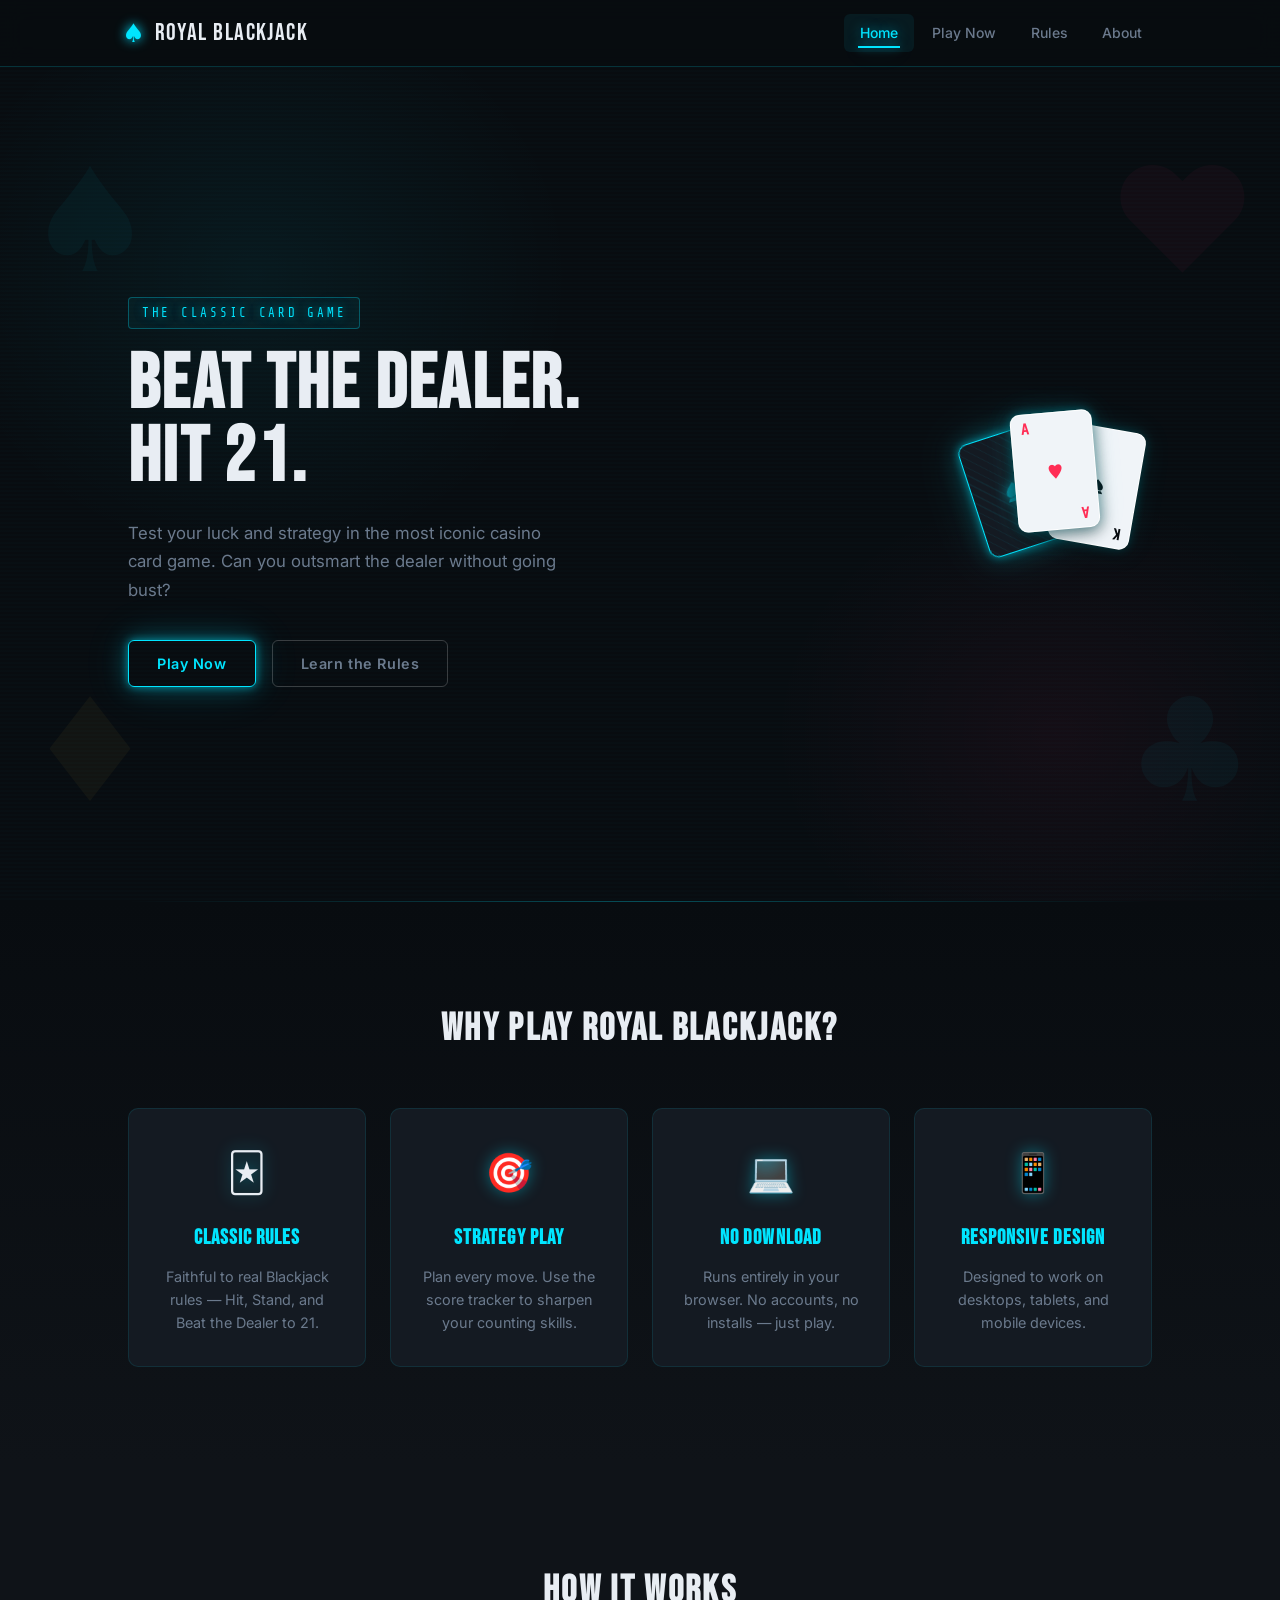
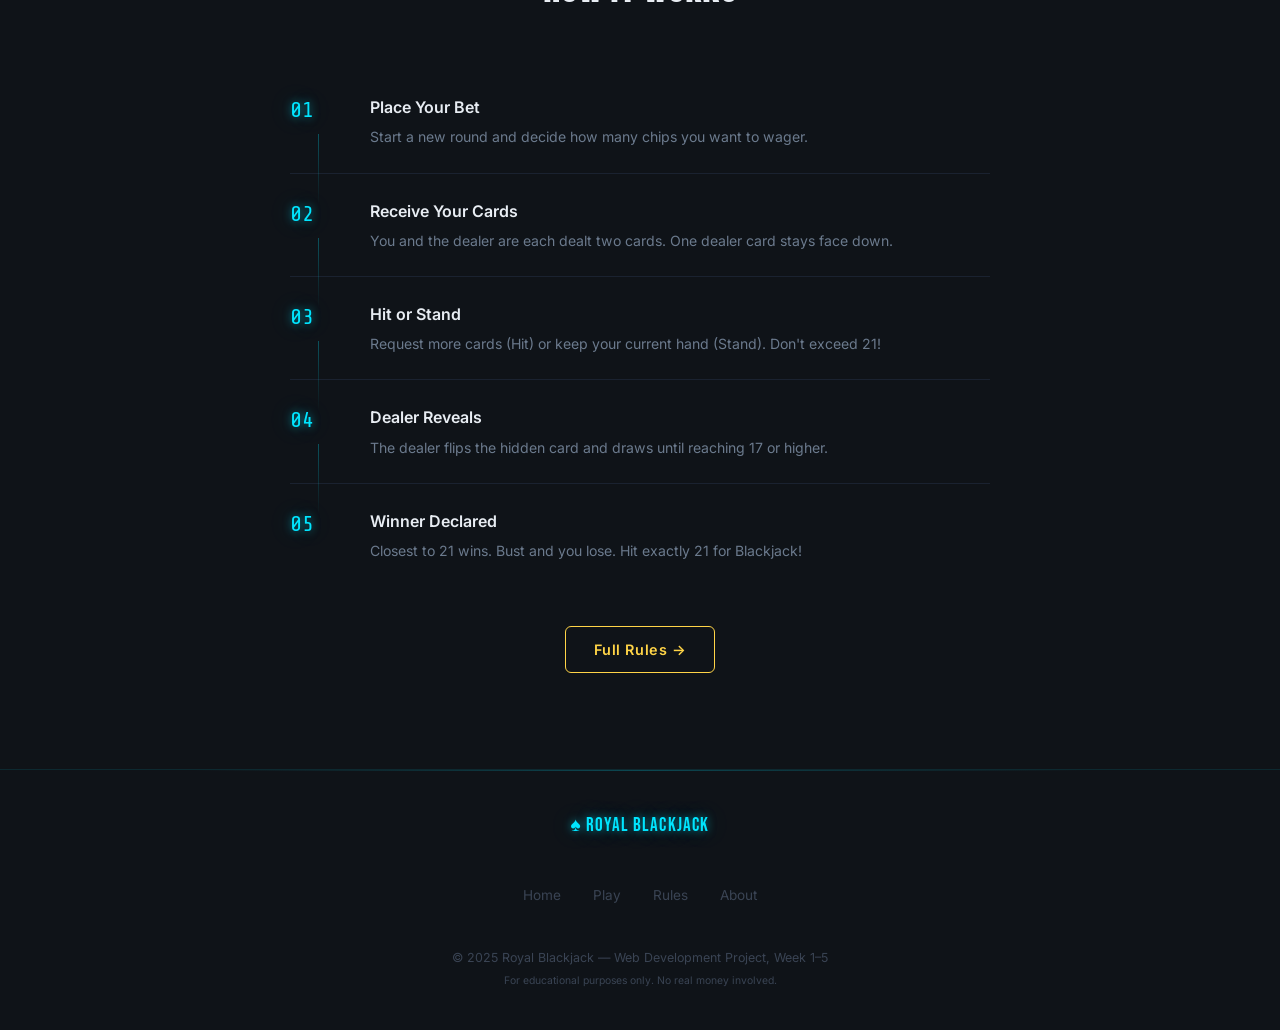
==== commit 8e178ba0: "Add files via upload" ====
--- a/Blackjack_week5/index.html
+++ b/Blackjack_week5/index.html
@@ -4,7 +4,7 @@
   <meta charset="UTF-8" />
   <meta name="viewport" content="width=device-width, initial-scale=1.0" />
   <meta name="description" content="Royal Blackjack – A classic 21 card game built as a web project." />
-  <meta name="author" content="Student Project – Week 1-3" />
+  <meta name="author" content="Student Project – Week 1-5" />
   <meta name="keywords" content="blackjack, 21, card game, HTML5, web project" />
   <title>Royal Blackjack | Home</title>
   <link rel="preconnect" href="https://fonts.googleapis.com" />
@@ -166,7 +166,7 @@
         </ul>
       </nav>
       <p class="footer-copy">
-        &copy; 2025 Royal Blackjack &mdash; Web Development Project, Week 1–3
+        &copy; 2025 Royal Blackjack &mdash; Web Development Project, Week 1–5
         <br />
         <small>For educational purposes only. No real money involved.</small>
       </p>
